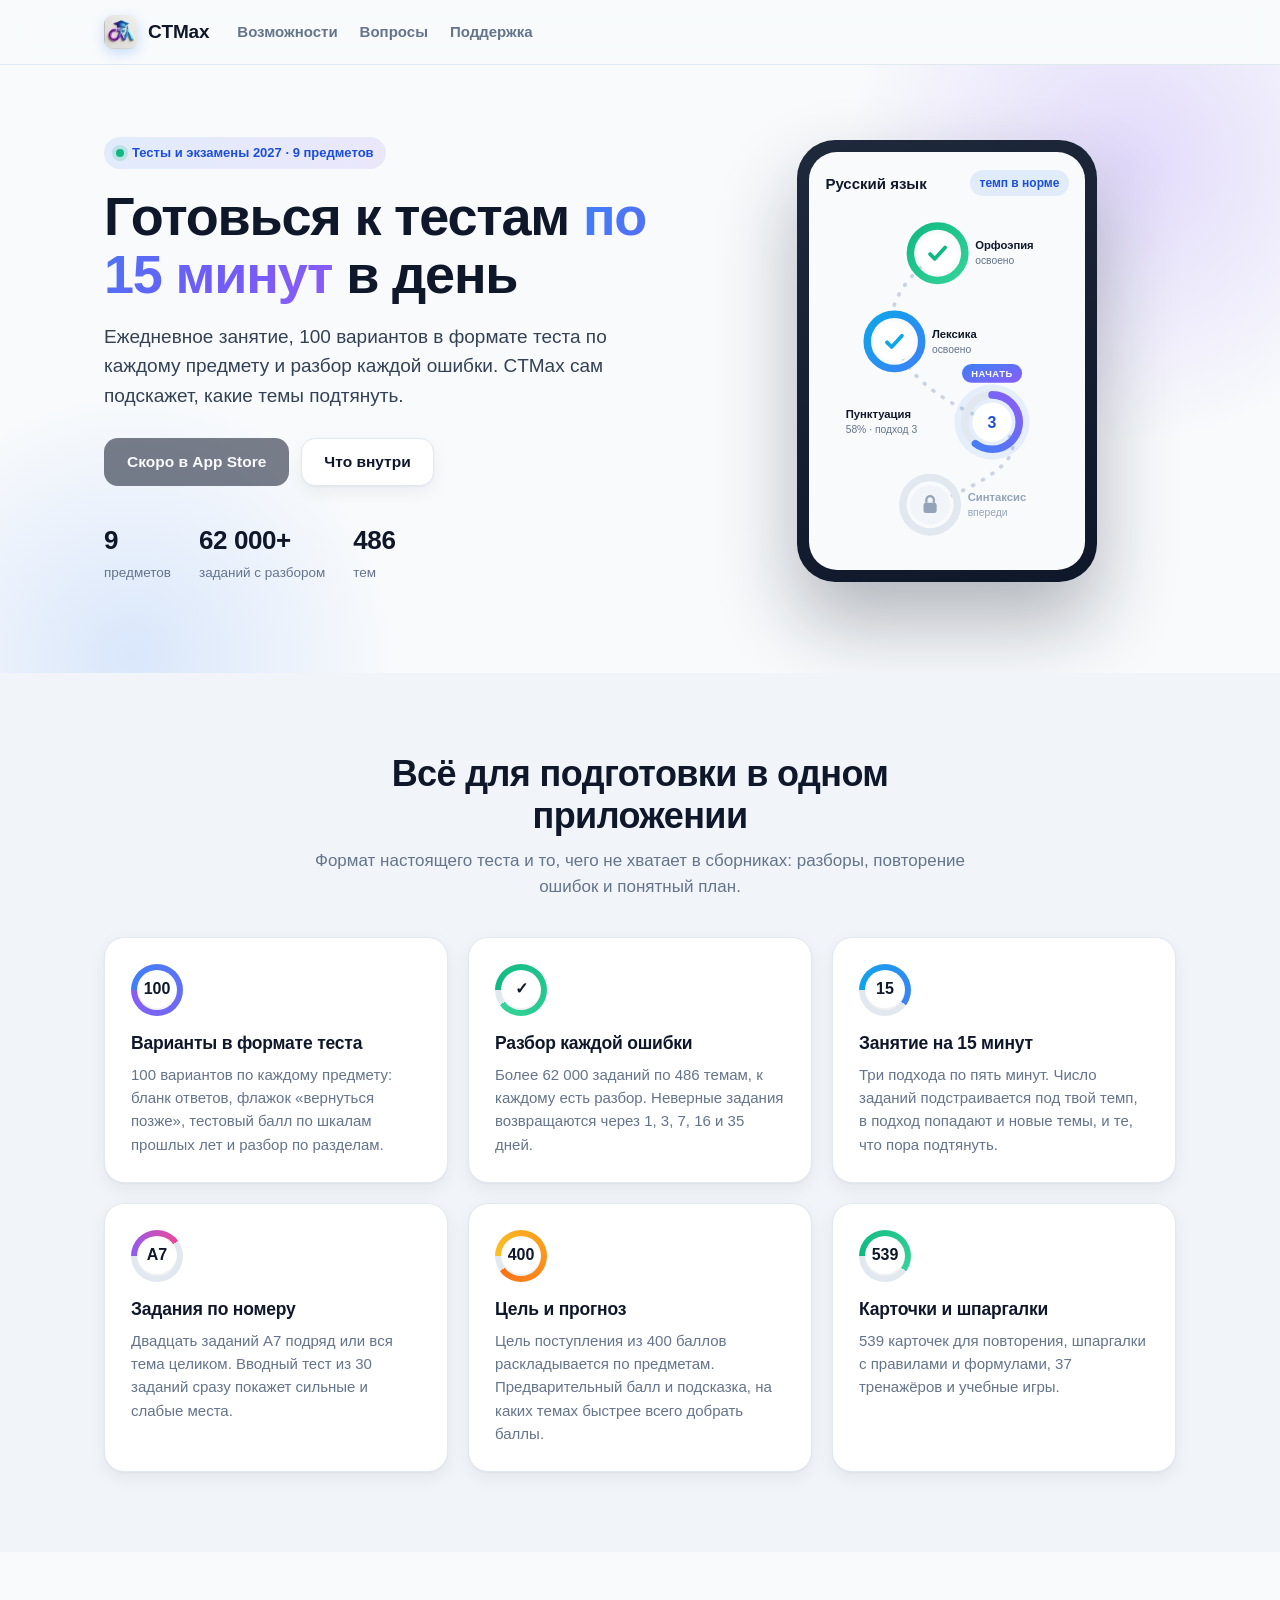
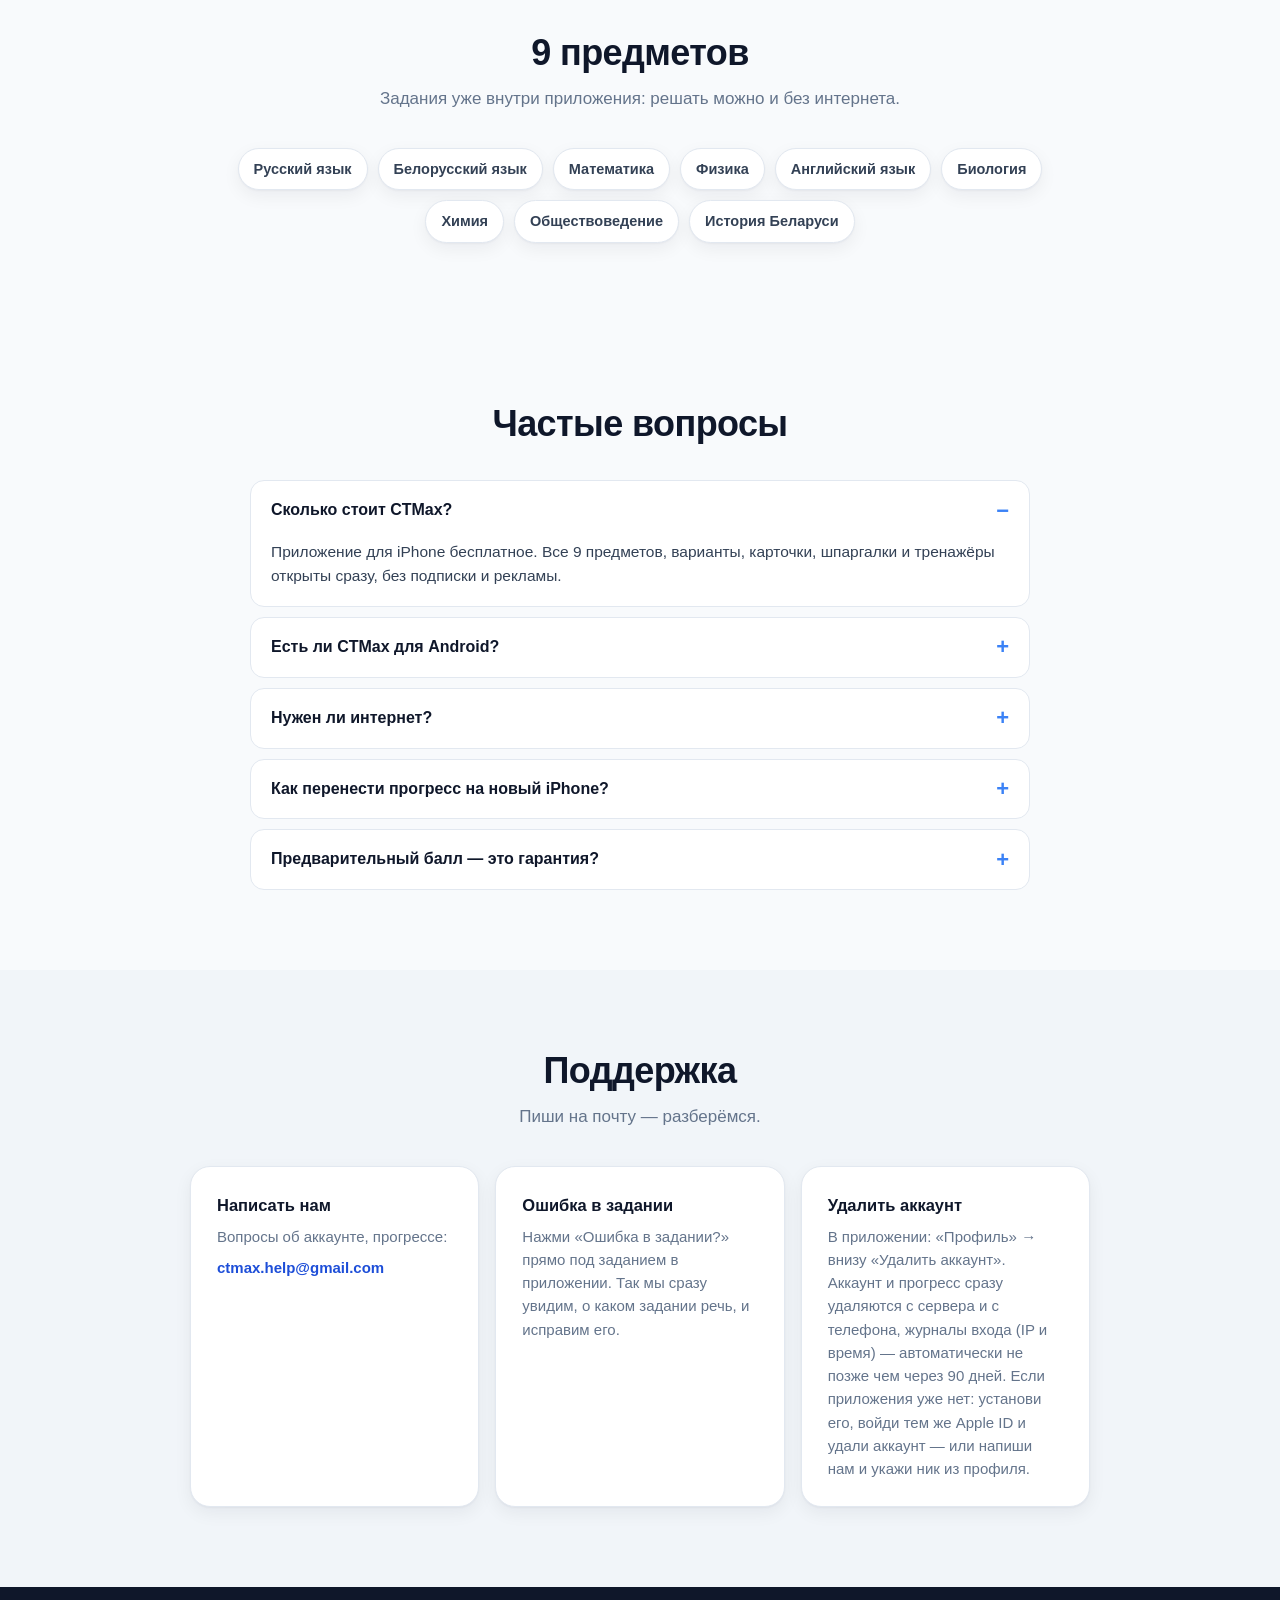
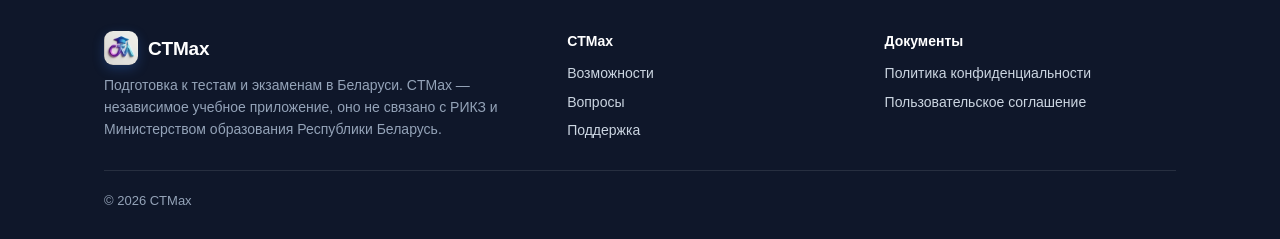
==== index.html @ 6e6d9a03 "Поддержка, Политика конфиденциальности и Пользовательское соглашение" ====
<!DOCTYPE html>
<html lang="ru">
<head>
<meta charset="utf-8">
<meta name="viewport" content="width=device-width, initial-scale=1, viewport-fit=cover">
<meta http-equiv="Content-Security-Policy" content="default-src &#x27;none&#x27;; script-src &#x27;self&#x27;; style-src &#x27;self&#x27;; img-src &#x27;self&#x27; data:; font-src &#x27;self&#x27;; connect-src &#x27;none&#x27;; form-action &#x27;self&#x27;; base-uri &#x27;none&#x27;; object-src &#x27;none&#x27;; manifest-src &#x27;self&#x27;; require-trusted-types-for &#x27;script&#x27;; upgrade-insecure-requests">
<meta name="referrer" content="strict-origin-when-cross-origin">
<title>CTMax — подготовка к тестам и экзаменам</title>
<meta name="description" content="CTMax — подготовка к тестам и экзаменам на iPhone: 9 предметов, более 62 000 заданий с разборами, 100 вариантов по каждому предмету и ежедневное занятие на 15 минут.">
<meta name="theme-color" content="#F8FAFC" media="(prefers-color-scheme: light)">
<meta name="theme-color" content="#0B0C18" media="(prefers-color-scheme: dark)">
<link rel="icon" type="image/png" href="./assets/icon.png">
<link rel="apple-touch-icon" href="./assets/icon.png">
<link rel="stylesheet" href="./assets/site.css?v=27aab60993">
</head>
<body>
<a class="sr" href="#main">К содержимому</a>
<header class="top">
  <div class="wrap">
    <a class="logo" href="./" aria-label="CTMax — на главную">
      <img src="./assets/icon.png" width="34" height="34" alt="">
      <span>CTMax</span>
    </a>
    <nav class="nav" aria-label="Разделы">
      <a href="./#features">Возможности</a>
      <a href="./#faq">Вопросы</a>
      <a href="./#support">Поддержка</a>
    </nav>
    <div class="top-acc">
    </div>
  </div>
</header>


<main id="main">

<!-- ============================ Первый экран ============================ -->
<section class="hero">
  <div class="wrap hero-grid">
    <div>
      <div class="pill"><i></i>Тесты и экзамены 2027 · 9 предметов</div>
      <h1>Готовься к тестам <span class="grad-text">по 15 минут</span> в день</h1>
      <p class="lead">Ежедневное занятие, 100 вариантов в формате теста по каждому предмету и разбор каждой ошибки. CTMax сам подскажет, какие темы подтянуть.</p>
      <div class="cta">

        <span class="btn btn-dark" aria-disabled="true">Скоро в App Store</span>

        <a class="btn btn-ghost" href="#features">Что внутри</a>
      </div>
      <div class="stats">
        <div><b>9</b><span>предметов</span></div>
        <div><b>62 000+</b><span>заданий с разбором</span></div>
        <div><b>486</b><span>тем</span></div>
      </div>
    </div>

    <div class="phone" aria-hidden="true">
      <div class="screen">
        <div class="bar"><b>Русский язык</b><span>темп в норме</span></div>
        <svg viewBox="0 0 260 360" xmlns="http://www.w3.org/2000/svg">
          <defs>
            <linearGradient id="gB" x1="0" y1="0" x2="1" y2="1"><stop offset="0" stop-color="#3B82F6"/><stop offset="1" stop-color="#8B5CF6"/></linearGradient>
            <linearGradient id="gG" x1="0" y1="0" x2="1" y2="1"><stop offset="0" stop-color="#10B981"/><stop offset="1" stop-color="#34D399"/></linearGradient>
            <linearGradient id="gS" x1="0" y1="0" x2="1" y2="1"><stop offset="0" stop-color="#0EA5E9"/><stop offset="1" stop-color="#3B82F6"/></linearGradient>
          </defs>
          <path d="M120 46 Q 58 92 74 140 Q 92 192 178 226 Q 244 262 112 314" fill="none" stroke="#CBD5E1" stroke-width="4" stroke-linecap="round" stroke-dasharray="1 11"/>

          <g transform="translate(120 46)">
            <circle r="29" fill="none" stroke="url(#gG)" stroke-width="8"/>
            <circle r="21" fill="#fff"/>
            <path d="M-8 1 l5 5 l11 -12" fill="none" stroke="#10B981" stroke-width="4" stroke-linecap="round" stroke-linejoin="round"/>
          </g>
          <text x="160" y="42" font-size="12" font-weight="700" fill="#0F172A" font-family="-apple-system,Segoe UI,Roboto,Arial">Орфоэпия</text>
          <text x="160" y="58" font-size="11" fill="#64748B" font-family="-apple-system,Segoe UI,Roboto,Arial">освоено</text>

          <g transform="translate(74 140)">
            <circle r="29" fill="none" stroke="url(#gS)" stroke-width="8"/>
            <circle r="21" fill="#fff"/>
            <path d="M-8 1 l5 5 l11 -12" fill="none" stroke="#0EA5E9" stroke-width="4" stroke-linecap="round" stroke-linejoin="round"/>
          </g>
          <text x="114" y="136" font-size="12" font-weight="700" fill="#0F172A" font-family="-apple-system,Segoe UI,Roboto,Arial">Лексика</text>
          <text x="114" y="152" font-size="11" fill="#64748B" font-family="-apple-system,Segoe UI,Roboto,Arial">освоено</text>

          <g transform="translate(178 226)">
            <circle r="40" fill="#3B82F6" opacity=".10"/>
            <circle r="29" fill="none" stroke="#E2E8F0" stroke-width="8"/>
            <circle r="29" fill="none" stroke="url(#gB)" stroke-width="8" stroke-linecap="round" stroke-dasharray="110 200" transform="rotate(-90)"/>
            <circle r="21" fill="#fff"/>
            <text y="6" text-anchor="middle" font-size="17" font-weight="800" fill="#1D4ED8" font-family="-apple-system,Segoe UI,Roboto,Arial">3</text>
            <rect x="-32" y="-62" width="64" height="20" rx="10" fill="url(#gB)"/>
            <text y="-48" text-anchor="middle" font-size="10" font-weight="800" fill="#fff" letter-spacing=".6" font-family="-apple-system,Segoe UI,Roboto,Arial">НАЧАТЬ</text>
          </g>
          <text x="22" y="222" font-size="12" font-weight="700" fill="#0F172A" font-family="-apple-system,Segoe UI,Roboto,Arial">Пунктуация</text>
          <text x="22" y="238" font-size="11" fill="#64748B" font-family="-apple-system,Segoe UI,Roboto,Arial">58% · подход 3</text>

          <g transform="translate(112 314)">
            <circle r="29" fill="none" stroke="#E2E8F0" stroke-width="8"/>
            <circle r="21" fill="#F1F5F9"/>
            <rect x="-7" y="-2" width="14" height="11" rx="2.5" fill="#94A3B8"/>
            <path d="M-4 -2 v-3 a4 4 0 0 1 8 0 v3" fill="none" stroke="#94A3B8" stroke-width="2.4"/>
          </g>
          <text x="152" y="310" font-size="12" font-weight="700" fill="#94A3B8" font-family="-apple-system,Segoe UI,Roboto,Arial">Синтаксис</text>
          <text x="152" y="326" font-size="11" fill="#94A3B8" font-family="-apple-system,Segoe UI,Roboto,Arial">впереди</text>
        </svg>
      </div>
    </div>
  </div>
</section>

<!-- ============================ Возможности ============================ -->
<section class="sec sec-alt" id="features">
  <div class="wrap">
    <div class="sec-head">
      <h2>Всё для подготовки в одном приложении</h2>
      <p>Формат настоящего теста и то, чего не хватает в сборниках: разборы, повторение ошибок и понятный план.</p>
    </div>
    <div class="grid3">
      <div class="card feature">
        <div class="ring p100"><b>100</b></div>
        <h3>Варианты в формате теста</h3>
        <p>100 вариантов по каждому предмету: бланк ответов, флажок «вернуться позже», тестовый балл по шкалам прошлых лет и разбор по разделам.</p>
      </div>
      <div class="card feature">
        <div class="ring t-green p90"><b>✓</b></div>
        <h3>Разбор каждой ошибки</h3>
        <p>Более 62 000 заданий по 486 темам, к каждому есть разбор. Неверные задания возвращаются через 1, 3, 7, 16 и 35 дней.</p>
      </div>
      <div class="card feature">
        <div class="ring t-sky p60"><b>15</b></div>
        <h3>Занятие на 15 минут</h3>
        <p>Три подхода по пять минут. Число заданий подстраивается под твой темп, в подход попадают и новые темы, и те, что пора подтянуть.</p>
      </div>
      <div class="card feature">
        <div class="ring t-violet p40"><b>А7</b></div>
        <h3>Задания по номеру</h3>
        <p>Двадцать заданий А7 подряд или вся тема целиком. Вводный тест из 30 заданий сразу покажет сильные и слабые места.</p>
      </div>
      <div class="card feature">
        <div class="ring t-gold p90"><b>400</b></div>
        <h3>Цель и прогноз</h3>
        <p>Цель поступления из 400 баллов раскладывается по предметам. Предварительный балл и подсказка, на каких темах быстрее всего добрать баллы.</p>
      </div>
      <div class="card feature">
        <div class="ring t-green p60"><b>539</b></div>
        <h3>Карточки и шпаргалки</h3>
        <p>539 карточек для повторения, шпаргалки с правилами и формулами, 37 тренажёров и учебные игры.</p>
      </div>
    </div>
  </div>
</section>

<section class="sec">
  <div class="wrap">
    <div class="sec-head">
      <h2>9 предметов</h2>
      <p>Задания уже внутри приложения: решать можно и без интернета.</p>
    </div>
    <div class="subjects">
      <span>Русский язык</span><span>Белорусский язык</span><span>Математика</span><span>Физика</span><span>Английский язык</span>
      <span>Биология</span><span>Химия</span><span>Обществоведение</span><span>История Беларуси</span>
    </div>
  </div>
</section>


<!-- ============================ Вопросы ============================ -->
<section class="sec" id="faq">
  <div class="wrap">
    <div class="sec-head">
      <h2>Частые вопросы</h2>
    </div>
    <div class="faq">

      <details open>
        <summary>Сколько стоит CTMax?</summary>

        <div class="a"><p>Приложение для iPhone бесплатное. Все 9 предметов, варианты, карточки, шпаргалки и тренажёры открыты сразу, без подписки и рекламы.</p></div>
      </details>
      <details>
        <summary>Есть ли CTMax для Android?</summary>
        <div class="a"><p>Пока нет: CTMax работает только на iPhone.</p></div>
      </details>
      <details>
        <summary>Нужен ли интернет?</summary>
        <div class="a"><p>Задания уже внутри приложения, решать можно и без интернета. Интернет нужен, чтобы войти в аккаунт и сохранить прогресс в облаке.</p></div>
      </details>
      <details>
        <summary>Как перенести прогресс на новый iPhone?</summary>
        <div class="a"><p>На старом телефоне войди через Apple («Профиль» → «Войти»), затем так же — на новом. Прогресс хранится в аккаунте и подтянется сам. Почту и имя мы не спрашиваем.</p></div>
      </details>
      <details>
        <summary>Предварительный балл — это гарантия?</summary>
        <div class="a"><p>Нет. Это оценка по твоим ответам в приложении, а не обещание результата на экзамене.</p></div>
      </details>
    </div>
  </div>
</section>

<!-- ============================ Поддержка ============================ -->
<section class="sec sec-alt" id="support">
  <div class="wrap">
    <div class="sec-head">
      <h2>Поддержка</h2>
      <p>Пиши на почту — разберёмся.</p>
    </div>
    <div class="support">
      <div class="card">
        <h3>Написать нам</h3>
        <p>Вопросы об аккаунте, прогрессе:</p>
        <p class="mt8"><a class="mail" href="mailto:ctmax.help@gmail.com">ctmax.help@gmail.com</a></p>
      </div>
      <div class="card">
        <h3>Ошибка в задании</h3>
        <p>Нажми «Ошибка в задании?» прямо под заданием в приложении. Так мы сразу увидим, о каком задании речь, и исправим его.</p>
      </div>
      <div class="card">
        <h3>Удалить аккаунт</h3>
        <p>В приложении: «Профиль» → внизу «Удалить аккаунт». Аккаунт и прогресс сразу удаляются с сервера и с телефона, журналы входа (IP и время) — автоматически не позже чем через 90 дней. Если приложения уже нет: установи его, войди тем же Apple ID и удали аккаунт — или напиши нам и укажи ник из профиля.</p>
      </div>
    </div>
  </div>
</section>

</main>

<footer class="foot">
  <div class="wrap">
    <div class="foot-grid">
      <div>
        <div class="logo"><img src="./assets/icon.png" width="30" height="30" alt=""><span>CTMax</span></div>
        <p>Подготовка к тестам и экзаменам в Беларуси. CTMax — независимое учебное приложение, оно не связано с РИКЗ и Министерством образования Республики Беларусь.</p>
      </div>
      <div>
        <h4>CTMax</h4>
        <ul>
          <li><a href="./#features">Возможности</a></li>
          <li><a href="./#faq">Вопросы</a></li>
          <li><a href="./#support">Поддержка</a></li>
        </ul>
      </div>
      <div>
        <h4>Документы</h4>
        <ul>
          <li><a href="./privacy/">Политика конфиденциальности</a></li>
          <li><a href="./terms/">Пользовательское соглашение</a></li>
        </ul>
      </div>
    </div>
    <div class="foot-bottom">
      <span>© 2026 CTMax</span>
    </div>
  </div>
</footer>

<script src="./config.js?v=27aab60993"></script>
<script type="module" src="./assets/home.js?v=27aab60993"></script>
</body>
</html>
---- assets/site.css ----
/* ============================================================
   CTMax — стили сайта.
   Палитра повторяет приложение (AppColors): синий → фиолетовый,
   slate-нейтрали, кольца прогресса. Inline-стилей на страницах нет:
   CSP разрешает стили только из этого файла.
   ============================================================ */

:root{
  --blue:#3B82F6;
  --blue-ink:#1D4ED8;
  --purple:#8B5CF6;
  --deep-purple:#7C3AED;
  --green:#10B981;
  --green-ink:#047857;
  --amber:#F59E0B;
  --orange:#F97316;
  --red:#EF4444;
  --red-ink:#B91C1C;

  --bg:#F8FAFC;
  --surface:#FFFFFF;
  --surface-2:#F1F5F9;
  --line:#E2E8F0;
  --line-strong:#CBD5E1;
  --text:#0F172A;
  --text-2:#334155;
  --muted:#64748B;
  --faint:#94A3B8;

  --grad:linear-gradient(120deg,#3B82F6 0%,#6D5DF6 55%,#8B5CF6 100%);
  --grad-soft:linear-gradient(120deg,rgba(59,130,246,.12),rgba(139,92,246,.12));
  --grad-gold:linear-gradient(120deg,#FBBF24,#F97316);

  --r-sm:10px;
  --r-md:14px;
  --r-lg:20px;
  --r-xl:28px;

  --shadow:0 1px 2px rgba(15,23,42,.04),0 6px 18px rgba(15,23,42,.06);
  --shadow-lift:0 14px 36px rgba(15,23,42,.12);
  --shadow-glow:0 12px 28px rgba(79,70,229,.28);

  --focus:0 0 0 4px rgba(59,130,246,.22);
  color-scheme:light;
}

@media (prefers-color-scheme:dark){
  :root{
    --bg:#0B0C18;
    --surface:#141527;
    --surface-2:#1C1E33;
    --line:#272A44;
    --line-strong:#363A5C;
    --text:#F1F5F9;
    --text-2:#CBD5E1;
    --muted:#94A3B8;
    --faint:#64748B;
    --blue-ink:#93C5FD;
    --green-ink:#6EE7B7;
    --red-ink:#FCA5A5;
    --grad-soft:linear-gradient(120deg,rgba(59,130,246,.18),rgba(139,92,246,.18));
    --shadow:0 1px 2px rgba(0,0,0,.3),0 8px 22px rgba(0,0,0,.28);
    --shadow-lift:0 16px 40px rgba(0,0,0,.45);
    color-scheme:dark;
  }
}

*,*::before,*::after{box-sizing:border-box}
*{margin:0;padding:0}
html{-webkit-text-size-adjust:100%;scroll-behavior:smooth}
@media (prefers-reduced-motion:reduce){html{scroll-behavior:auto}*{transition:none!important;animation:none!important}}
body{
  font-family:-apple-system,BlinkMacSystemFont,"SF Pro Text","Segoe UI",Roboto,"Helvetica Neue",Arial,sans-serif;
  background:var(--bg);
  color:var(--text);
  line-height:1.55;
  font-size:16px;
  -webkit-font-smoothing:antialiased;
  min-height:100vh;
  display:flex;
  flex-direction:column;
}
main{flex:1}
img,svg{display:block;max-width:100%}
a{color:var(--blue-ink);text-decoration:none}
a:hover{text-decoration:underline}
button,input{font:inherit;color:inherit}
:focus-visible{outline:none;box-shadow:var(--focus);border-radius:8px}
[hidden]{display:none!important}

.wrap{max-width:1120px;margin:0 auto;padding:0 16px}
@media (min-width:640px){.wrap{padding:0 24px}}
.sr{position:absolute;width:1px;height:1px;overflow:hidden;clip:rect(0 0 0 0);white-space:nowrap}

/* ============================ Кнопки ============================ */
.btn{
  display:inline-flex;align-items:center;justify-content:center;gap:8px;
  min-height:48px;padding:12px 22px;border-radius:var(--r-md);
  border:1.5px solid transparent;cursor:pointer;
  font-weight:700;font-size:15.5px;line-height:1.2;text-align:center;
  transition:transform .15s ease,box-shadow .15s ease,background .15s ease,border-color .15s ease,opacity .15s ease;
  text-decoration:none!important;
}
.btn:active{transform:scale(.98)}
.btn:disabled,.btn[aria-disabled="true"]{opacity:.55;cursor:not-allowed;transform:none}
.btn-primary{background:var(--grad);color:#fff;box-shadow:var(--shadow-glow)}
.btn-primary:hover{box-shadow:0 16px 34px rgba(79,70,229,.36)}
.btn-ghost{background:var(--surface);color:var(--text);border-color:var(--line);box-shadow:var(--shadow)}
.btn-ghost:hover{border-color:var(--line-strong)}
.btn-dark{background:#0F172A;color:#fff}
@media (prefers-color-scheme:dark){.btn-dark{background:#fff;color:#0F172A}}
.btn-link{background:none;border:none;min-height:auto;padding:4px 2px;color:var(--blue-ink);font-weight:600;font-size:14.5px;box-shadow:none}
.btn-link:hover{text-decoration:underline}
.btn-danger-link{color:var(--red-ink)}
.btn-block{width:100%}
.btn-sm{min-height:40px;padding:8px 16px;font-size:14.5px;border-radius:12px}
.btn .spin{width:18px;height:18px;border-radius:50%;border:2.5px solid rgba(255,255,255,.45);border-top-color:#fff;animation:spin .8s linear infinite}
@keyframes spin{to{transform:rotate(360deg)}}

/* ============================ Шапка ============================ */
.top{
  position:sticky;top:0;z-index:50;
  background:color-mix(in srgb,var(--bg) 82%,transparent);
  -webkit-backdrop-filter:saturate(1.6) blur(14px);
  backdrop-filter:saturate(1.6) blur(14px);
  border-bottom:1px solid var(--line);
}
.top .wrap{display:flex;align-items:center;gap:16px;height:64px}
.logo{display:flex;align-items:center;gap:10px;font-weight:800;font-size:19px;color:var(--text);letter-spacing:-.2px}
.logo:hover{text-decoration:none}
.logo img{width:34px;height:34px;border-radius:9px;box-shadow:0 4px 12px rgba(59,130,246,.25)}
.nav{display:none;gap:22px;margin-left:12px;font-size:15px}
.nav a{color:var(--muted);font-weight:600}
.nav a:hover{color:var(--text);text-decoration:none}
@media (min-width:860px){.nav{display:flex}}
.top-acc{margin-left:auto;display:flex;align-items:center;gap:10px}
.acc-chip{
  display:inline-flex;align-items:center;gap:8px;max-width:220px;
  padding:5px 14px 5px 5px;border-radius:999px;
  background:var(--surface);border:1.5px solid var(--line);color:var(--text);
  font-weight:600;font-size:14px;box-shadow:var(--shadow);
}
.acc-chip:hover{text-decoration:none;border-color:var(--line-strong)}
.acc-chip .av{
  width:30px;height:30px;border-radius:50%;flex:none;display:grid;place-items:center;
  background:var(--grad);color:#fff;font-weight:800;font-size:13px;
}
.acc-chip .nm{overflow:hidden;text-overflow:ellipsis;white-space:nowrap}

/* ============================ Герой ============================ */
.hero{position:relative;overflow:hidden;padding:48px 0 56px}
.hero::before{
  content:"";position:absolute;inset:-30% -10% auto auto;width:560px;height:560px;border-radius:50%;
  background:radial-gradient(closest-side,rgba(139,92,246,.20),transparent);pointer-events:none;
}
.hero::after{
  content:"";position:absolute;inset:auto auto -40% -10%;width:520px;height:520px;border-radius:50%;
  background:radial-gradient(closest-side,rgba(59,130,246,.16),transparent);pointer-events:none;
}
.hero-grid{position:relative;z-index:1;display:grid;gap:40px;align-items:center}
@media (min-width:900px){.hero{padding:72px 0 88px}.hero-grid{grid-template-columns:1.1fr .9fr;gap:56px}}
.pill{
  display:inline-flex;align-items:center;gap:8px;padding:6px 12px;border-radius:999px;
  background:var(--grad-soft);color:var(--blue-ink);font-weight:700;font-size:13px;margin-bottom:18px;
}
.pill i{width:8px;height:8px;border-radius:50%;background:var(--green);box-shadow:0 0 0 4px rgba(16,185,129,.18)}
.hero h1{font-size:clamp(32px,6.4vw,54px);line-height:1.08;letter-spacing:-1.2px;font-weight:800;margin-bottom:18px}
.grad-text{background:var(--grad);-webkit-background-clip:text;background-clip:text;color:transparent}
.lead{font-size:clamp(16.5px,2.2vw,19px);color:var(--text-2);max-width:560px;margin-bottom:28px}
.cta{display:flex;flex-wrap:wrap;gap:12px}
.stats{display:flex;flex-wrap:wrap;gap:28px;margin-top:34px}
.stats b{display:block;font-size:26px;font-weight:800;letter-spacing:-.4px}
.stats span{font-size:13.5px;color:var(--muted)}

/* Телефон с картой колец */
.phone{
  width:min(300px,100%);margin:0 auto;border-radius:38px;padding:12px;
  background:linear-gradient(160deg,#1E293B,#0F172A);box-shadow:0 40px 80px rgba(15,23,42,.30);
}
.screen{border-radius:28px;background:#F8FAFC;padding:18px 16px 22px;overflow:hidden}
.screen .bar{display:flex;justify-content:space-between;align-items:center;margin-bottom:14px}
.screen .bar b{font-size:15px;color:#0F172A}
.screen .bar span{font-size:12px;font-weight:700;color:#1D4ED8;background:rgba(59,130,246,.12);padding:4px 10px;border-radius:999px}
.screen svg{width:100%;height:auto}

/* ============================ Секции ============================ */
.sec{padding:56px 0}
@media (min-width:900px){.sec{padding:80px 0}}
.sec-alt{background:var(--surface-2)}
.sec-head{max-width:680px;margin:0 auto 36px;text-align:center}
.sec-head h2{font-size:clamp(26px,4.4vw,36px);line-height:1.15;letter-spacing:-.6px;font-weight:800;margin-bottom:12px}
.sec-head p{color:var(--muted);font-size:17px}

.card{background:var(--surface);border:1px solid var(--line);border-radius:var(--r-lg);box-shadow:var(--shadow);padding:22px}
@media (min-width:640px){.card{padding:26px}}

.grid3{display:grid;gap:16px}
@media (min-width:640px){.grid3{grid-template-columns:repeat(2,1fr)}}
@media (min-width:960px){.grid3{grid-template-columns:repeat(3,1fr);gap:20px}}

.feature h3{font-size:17.5px;margin:14px 0 6px;letter-spacing:-.2px}
.feature p{color:var(--muted);font-size:15px}

/* Кольцо-значок, как узлы карты в приложении */
.ring{
  --c1:#3B82F6;--c2:#8B5CF6;--p:75;
  width:52px;height:52px;border-radius:50%;display:grid;place-items:center;
  background:conic-gradient(from -90deg,var(--c1),var(--c2) calc(var(--p)*1%),var(--line) 0);
}
.ring::before{content:"";grid-area:1/1;width:40px;height:40px;border-radius:50%;background:var(--surface);box-shadow:inset 0 -2px 0 rgba(15,23,42,.06)}
.ring b{grid-area:1/1;position:relative;font-size:16px;font-weight:800;color:var(--text)}
.ring.t-green{--c1:#10B981;--c2:#34D399}
.ring.t-gold{--c1:#FBBF24;--c2:#F97316}
.ring.t-sky{--c1:#0EA5E9;--c2:#3B82F6}
.ring.t-violet{--c1:#8B5CF6;--c2:#EC4899}
.ring.p0{--p:0}.ring.p40{--p:40}.ring.p60{--p:60}.ring.p90{--p:90}.ring.p100{--p:100}

.subjects{display:flex;flex-wrap:wrap;justify-content:center;gap:10px;max-width:820px;margin:0 auto}
.subjects span{
  padding:9px 15px;border-radius:999px;background:var(--surface);border:1px solid var(--line);
  font-weight:600;font-size:14.5px;color:var(--text-2);box-shadow:var(--shadow);
}

/* Шаги «как купить» */
.steps{counter-reset:s;display:grid;gap:14px;max-width:760px;margin:0 auto;list-style:none}
.steps li{counter-increment:s;position:relative;padding:18px 18px 18px 64px;background:var(--surface);border:1px solid var(--line);border-radius:var(--r-md)}
.steps li::before{
  content:counter(s);position:absolute;left:18px;top:16px;width:32px;height:32px;border-radius:50%;
  display:grid;place-items:center;background:var(--grad);color:#fff;font-weight:800;font-size:14px;
}
.steps b{display:block;margin-bottom:2px}
.steps span{color:var(--muted);font-size:15px}

/* Тарифы */
.plans{display:grid;gap:16px;max-width:760px;margin:0 auto}
@media (min-width:700px){.plans{grid-template-columns:1fr 1fr}}
.plan{position:relative}
.plan h3{font-size:19px;margin-bottom:4px}
.plan .price{display:flex;align-items:baseline;gap:6px;margin:10px 0 2px}
.plan .price b{font-size:40px;letter-spacing:-1px}
.plan .price span{color:var(--muted);font-weight:700}
.plan .plan-note{color:var(--muted);font-size:14px;min-height:21px}
.plan.best{border-color:transparent;background:linear-gradient(var(--surface),var(--surface)) padding-box,var(--grad) border-box;border:2px solid transparent}
.plan .tag{position:absolute;top:-12px;right:18px;background:var(--grad-gold);color:#fff;font-size:12px;font-weight:800;padding:4px 11px;border-radius:999px}
.plans-loading{text-align:center;color:var(--muted)}
.ticks{list-style:none;display:grid;gap:8px;max-width:620px;margin:0 auto 28px}
.ticks li{display:flex;gap:10px;align-items:flex-start;color:var(--text-2)}
.ticks li::before{content:"";flex:none;width:20px;height:20px;margin-top:2px;border-radius:50%;background:var(--green) url("data:image/svg+xml,%3Csvg xmlns='http://www.w3.org/2000/svg' viewBox='0 0 20 20'%3E%3Cpath d='M5.5 10.5l3 3 6-7' fill='none' stroke='white' stroke-width='2.2' stroke-linecap='round' stroke-linejoin='round'/%3E%3C/svg%3E") center/20px no-repeat}

/* Пометки */
.note{
  display:flex;gap:12px;align-items:flex-start;padding:14px 16px;border-radius:var(--r-md);
  background:rgba(59,130,246,.08);border:1px solid rgba(59,130,246,.22);color:var(--text-2);font-size:14.5px;
}
.note.ok{background:rgba(16,185,129,.09);border-color:rgba(16,185,129,.30)}
.note.warn{background:rgba(245,158,11,.10);border-color:rgba(245,158,11,.34)}
.note.err{background:rgba(239,68,68,.08);border-color:rgba(239,68,68,.30)}
.note b{color:var(--text)}
.note .ic{flex:none;width:22px;height:22px;border-radius:50%;display:grid;place-items:center;font-weight:800;font-size:13px;color:#fff;background:var(--blue)}
.note.ok .ic{background:var(--green)}
.note.warn .ic{background:var(--amber)}
.note.err .ic{background:var(--red)}

/* ============================ Вопросы ============================ */
.faq{max-width:780px;margin:0 auto;display:grid;gap:10px}
.faq details{background:var(--surface);border:1px solid var(--line);border-radius:var(--r-md)}
.faq summary{cursor:pointer;list-style:none;padding:17px 20px;font-weight:700;display:flex;justify-content:space-between;gap:14px;align-items:center}
.faq summary::-webkit-details-marker{display:none}
.faq summary::after{content:"+";flex:none;font-size:22px;line-height:1;color:var(--blue);font-weight:600}
.faq details[open] summary::after{content:"−"}
.faq .a{padding:0 20px 18px;color:var(--text-2);font-size:15.5px}
.faq .a p+p{margin-top:8px}

/* Поддержка */
.support{display:grid;gap:16px;max-width:900px;margin:0 auto}
@media (min-width:760px){.support{grid-template-columns:repeat(3,1fr)}}
.support h3{font-size:16.5px;margin-bottom:6px}
.support p{color:var(--muted);font-size:15px}
.mail{font-weight:700;word-break:break-all}

/* ============================ Подвал ============================ */
.foot{background:#0F172A;color:#94A3B8;padding:44px 0 28px;font-size:14px;margin-top:auto}
.foot a{color:#CBD5E1}
.foot a:hover{color:#fff}
.foot-grid{display:grid;gap:26px;margin-bottom:28px}
@media (min-width:760px){.foot-grid{grid-template-columns:1.5fr 1fr 1fr}}
.foot h4{color:#fff;font-size:14px;margin-bottom:10px}
.foot ul{list-style:none;display:grid;gap:7px}
.foot .logo{color:#fff;margin-bottom:10px}
.foot .seller{margin-top:12px;line-height:1.6}
.foot-bottom{border-top:1px solid rgba(255,255,255,.1);padding-top:20px;display:flex;flex-wrap:wrap;justify-content:space-between;gap:12px;font-size:13px}
.pay-marks{display:flex;flex-wrap:wrap;gap:8px}
.pay-marks span{border:1px solid rgba(255,255,255,.18);border-radius:7px;padding:4px 9px;font-weight:700;font-size:12px;color:#E2E8F0}

/* ============================ Аккаунт ============================ */
.acc-main{padding:32px 0 64px}
@media (min-width:900px){.acc-main{padding:48px 0 80px}}
.acc-narrow{max-width:440px;margin:0 auto}
.acc-wide{max-width:860px;margin:0 auto;display:grid;gap:18px}
.acc-title{font-size:clamp(26px,5vw,32px);letter-spacing:-.5px;line-height:1.15;margin-bottom:8px}
.acc-sub{color:var(--muted);margin-bottom:22px}

.tabs{display:flex;background:var(--surface-2);border:1px solid var(--line);padding:4px;border-radius:999px;margin-bottom:22px}
.tabs button{flex:1;min-height:42px;border:none;background:none;border-radius:999px;cursor:pointer;font-weight:700;color:var(--muted)}
.tabs button[aria-selected="true"]{background:var(--surface);color:var(--text);box-shadow:var(--shadow)}

.field{margin-bottom:16px}
.field label{display:block;font-size:14px;font-weight:700;color:var(--text-2);margin-bottom:7px}
.input{
  width:100%;min-height:50px;padding:12px 14px;border-radius:var(--r-md);
  border:1.5px solid var(--line);background:var(--surface);font-size:16px;
  transition:border-color .15s ease,box-shadow .15s ease;
}
.input:focus{outline:none;border-color:var(--blue);box-shadow:var(--focus)}
.input[aria-invalid="true"]{border-color:var(--red)}
.input.code{font-size:26px;letter-spacing:10px;text-align:center;font-weight:800;font-variant-numeric:tabular-nums}
.hint{font-size:13px;color:var(--muted);margin-top:6px}
.form-err{color:var(--red-ink);font-size:14.5px;margin:-4px 0 14px;font-weight:600}
.form-ok{color:var(--green-ink);font-size:14.5px;margin:-4px 0 14px;font-weight:600}
.row-between{display:flex;justify-content:space-between;align-items:center;gap:12px;flex-wrap:wrap}
.or{display:flex;align-items:center;gap:12px;color:var(--faint);font-size:13px;margin:18px 0}
.or::before,.or::after{content:"";flex:1;height:1px;background:var(--line)}
.btn-apple{background:#000;color:#fff;width:100%}
@media (prefers-color-scheme:dark){.btn-apple{background:#fff;color:#000}}
.btn-apple svg{width:18px;height:18px;fill:currentColor}
.small{font-size:13.5px;color:var(--muted)}
.check{display:flex;gap:10px;align-items:flex-start;font-size:13.5px;color:var(--text-2);margin:4px 0 16px;cursor:pointer}
.check input{flex:none;width:18px;height:18px;margin-top:2px;accent-color:var(--blue)}
.acc-narrow > .note{margin-bottom:18px}
.center{text-align:center}
.mt8{margin-top:8px}.mt12{margin-top:12px}.mt16{margin-top:16px}.mt24{margin-top:24px}

.who{display:flex;align-items:center;gap:14px}
.who .av{width:52px;height:52px;border-radius:50%;flex:none;display:grid;place-items:center;background:var(--grad);color:#fff;font-weight:800;font-size:20px}
.who b{display:block;font-size:18px;line-height:1.25}
.who span{color:var(--muted);font-size:14.5px;word-break:break-all}

.status{display:flex;gap:16px;align-items:center}
.status .ring{width:64px;height:64px;flex:none}
.status .ring::before{width:50px;height:50px}
.status h3{font-size:18px}
.status p{color:var(--muted);font-size:15px}

.choose{display:grid;gap:12px;margin:16px 0}
@media (min-width:600px){.choose{grid-template-columns:1fr 1fr}}
.opt{
  position:relative;display:block;cursor:pointer;padding:16px 16px 16px 50px;border-radius:var(--r-md);
  border:2px solid var(--line);background:var(--surface);transition:border-color .15s ease,background .15s ease;
}
.opt:hover{border-color:var(--line-strong)}
.opt input{position:absolute;opacity:0;pointer-events:none}
.opt::before{content:"";position:absolute;left:16px;top:18px;width:20px;height:20px;border-radius:50%;border:2px solid var(--line-strong);background:var(--surface)}
.opt.on{border-color:var(--blue);background:rgba(59,130,246,.06)}
.opt.on::before{border:6px solid var(--blue)}
.opt:focus-within{box-shadow:var(--focus)}
.opt b{display:block;font-size:16px}
.opt .sum{font-size:22px;font-weight:800;letter-spacing:-.4px;margin-top:4px}
.opt .per{font-size:13.5px;color:var(--muted)}
.opt .save{position:absolute;top:-11px;right:12px;background:var(--grad-gold);color:#fff;font-size:11.5px;font-weight:800;padding:3px 9px;border-radius:999px}

.orders{list-style:none;display:grid;gap:0}
.orders li{display:grid;grid-template-columns:1fr auto;gap:2px 12px;padding:12px 0;border-top:1px solid var(--line)}
.orders li:first-child{border-top:none}
.orders .t{font-weight:700}
.orders .d{color:var(--muted);font-size:13.5px}
.orders .s{grid-row:span 2;align-self:center;font-size:12.5px;font-weight:800;padding:4px 10px;border-radius:999px;background:var(--surface-2);color:var(--muted)}
.orders .s.paid{background:rgba(16,185,129,.14);color:var(--green-ink)}
.orders .s.refunded{background:rgba(245,158,11,.16);color:#B45309}

.secure{display:flex;gap:10px;align-items:flex-start;color:var(--muted);font-size:13.5px;margin-top:12px}
.secure svg{flex:none;width:18px;height:18px;margin-top:1px;fill:none;stroke:var(--green);stroke-width:2;stroke-linecap:round;stroke-linejoin:round}

.loading{display:grid;place-items:center;min-height:240px;color:var(--muted)}
.loading .spin{width:28px;height:28px;border-radius:50%;border:3px solid var(--line);border-top-color:var(--blue);animation:spin .8s linear infinite;margin:0 auto 12px}

/* ============================ Документы ============================ */
.doc{max-width:780px;margin:0 auto;padding:36px 0 64px}
.doc h1{font-size:clamp(26px,5vw,34px);letter-spacing:-.5px;line-height:1.15;margin-bottom:14px}
.doc h2{font-size:21px;margin:32px 0 10px;letter-spacing:-.2px}
.doc h3{font-size:17px;margin:22px 0 8px}
.doc p,.doc li{color:var(--text-2);font-size:16px}
.doc p{margin:10px 0}
.doc ul,.doc ol{padding-left:22px;margin:10px 0;display:grid;gap:6px}
.doc strong{color:var(--text)}
.doc .back{display:inline-block;margin-bottom:18px;font-weight:600}
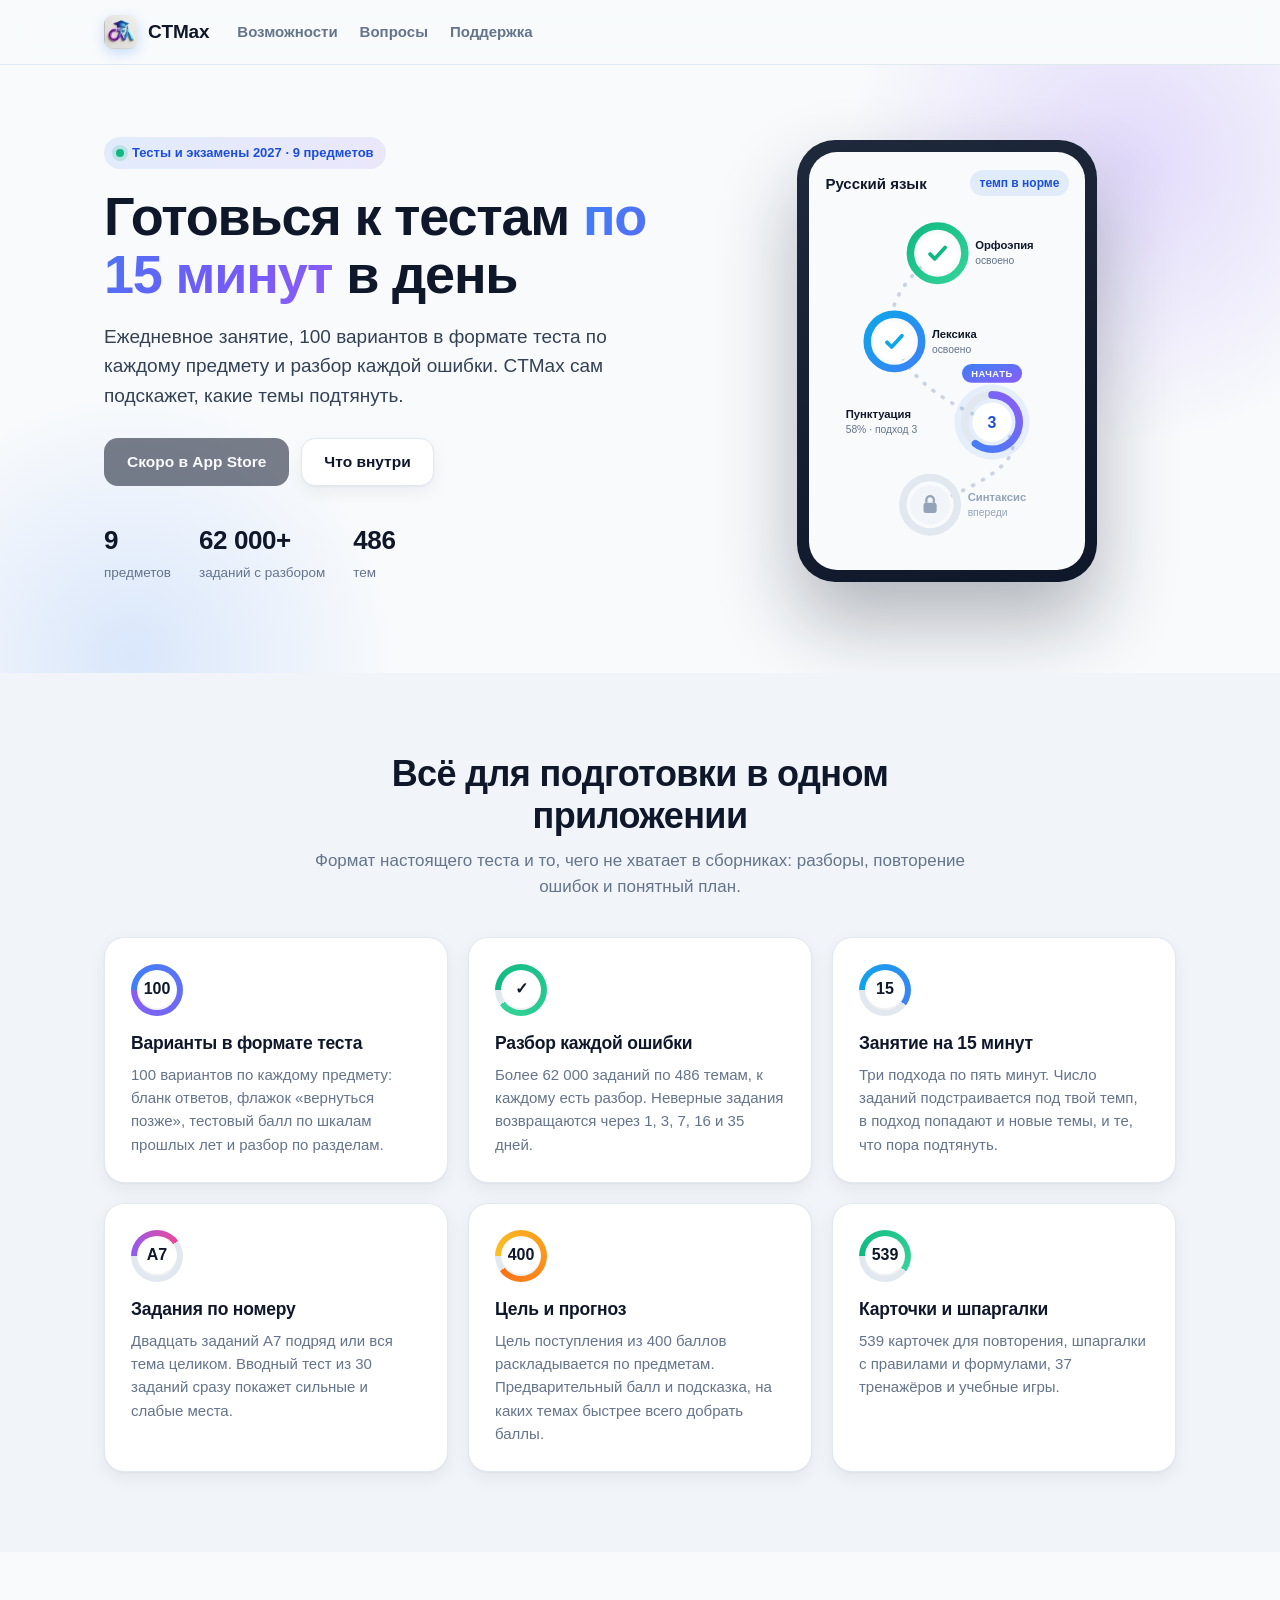
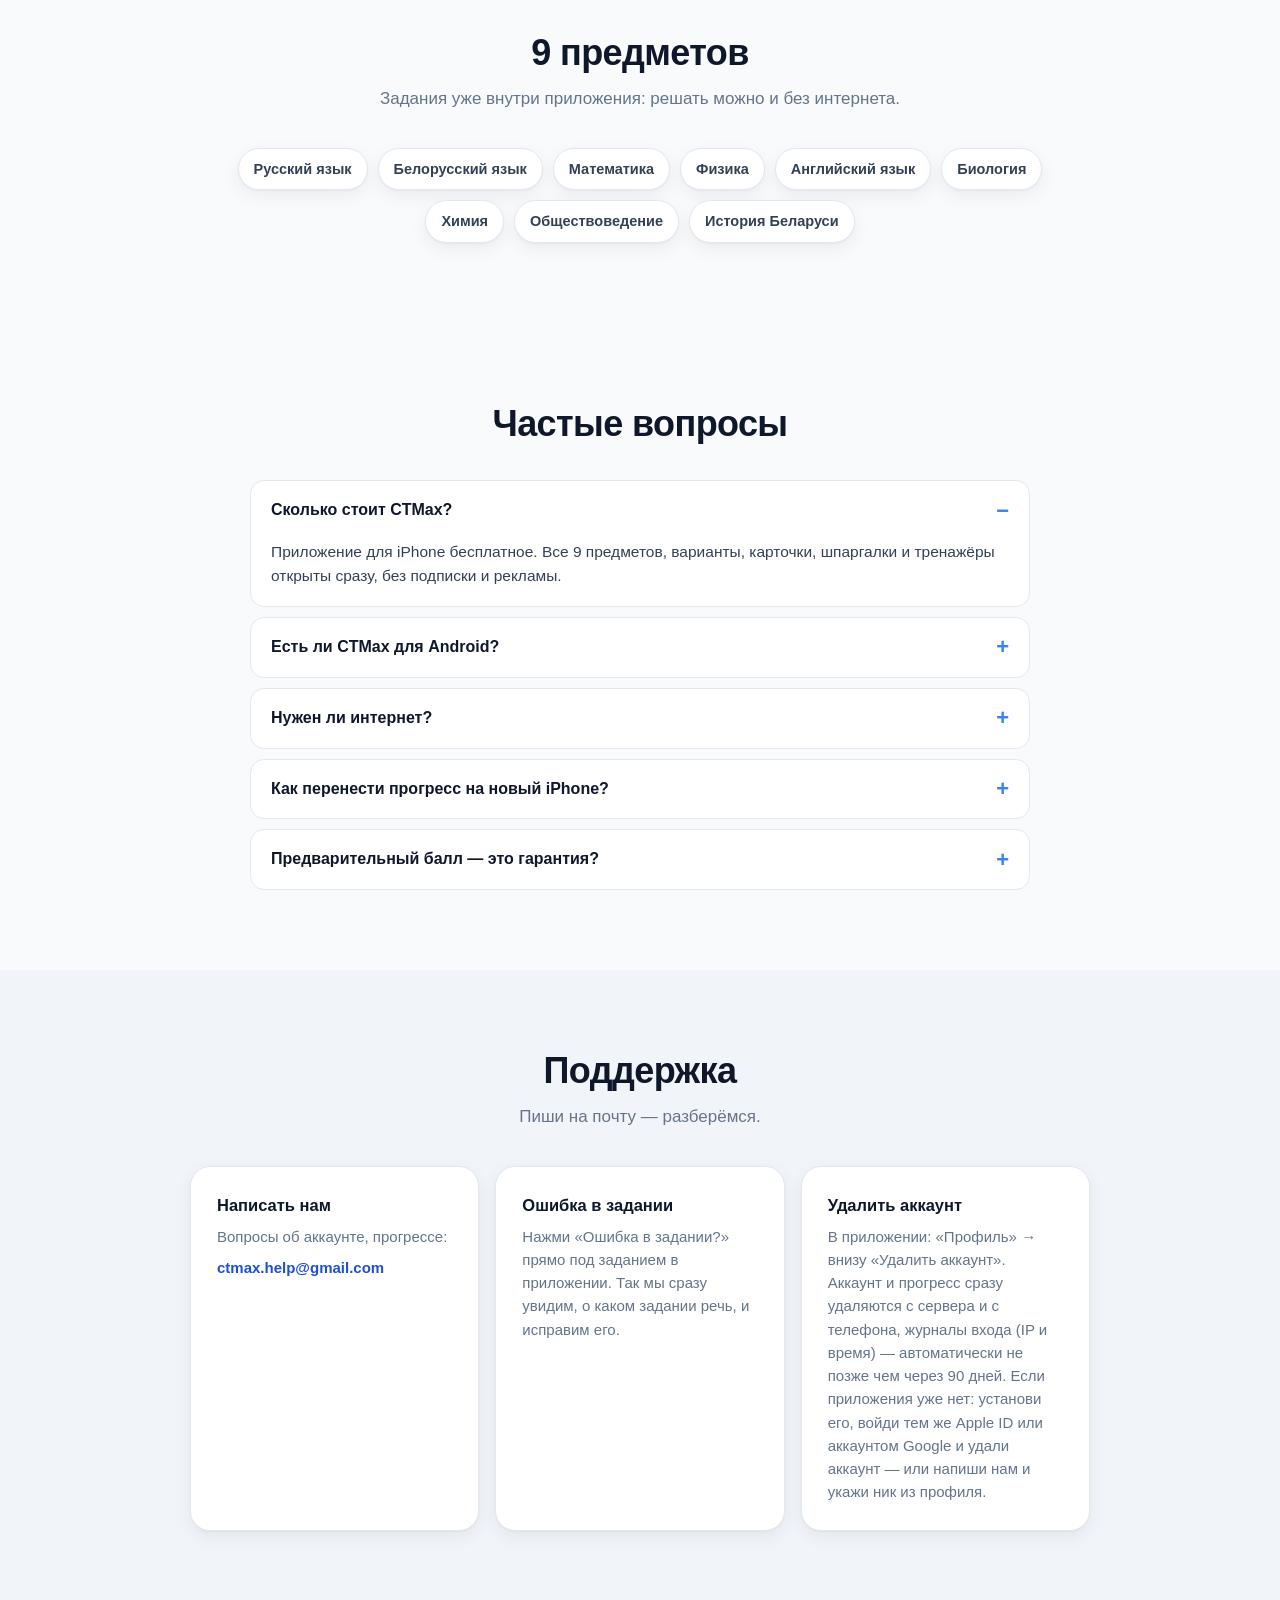
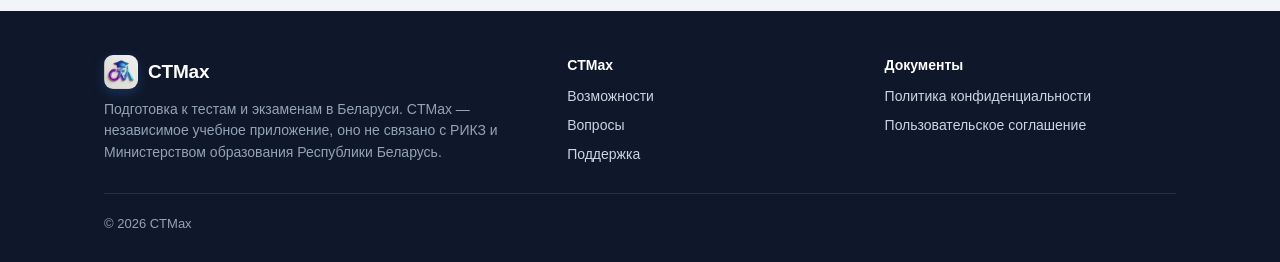
==== commit 443b962b: "Вход через Google" ====
--- a/index.html
+++ b/index.html
@@ -11,7 +11,7 @@
 <meta name="theme-color" content="#0B0C18" media="(prefers-color-scheme: dark)">
 <link rel="icon" type="image/png" href="./assets/icon.png">
 <link rel="apple-touch-icon" href="./assets/icon.png">
-<link rel="stylesheet" href="./assets/site.css?v=27aab60993">
+<link rel="stylesheet" href="./assets/site.css?v=88f2575280">
 </head>
 <body>
 <a class="sr" href="#main">К содержимому</a>
@@ -186,7 +186,7 @@
       </details>
       <details>
         <summary>Как перенести прогресс на новый iPhone?</summary>
-        <div class="a"><p>На старом телефоне войди через Apple («Профиль» → «Войти»), затем так же — на новом. Прогресс хранится в аккаунте и подтянется сам. Почту и имя мы не спрашиваем.</p></div>
+        <div class="a"><p>На старом телефоне войди через Apple или Google («Профиль» → «Войти»), затем так же — на новом. Прогресс хранится в аккаунте и подтянется сам. Почту и имя мы не спрашиваем.</p></div>
       </details>
       <details>
         <summary>Предварительный балл — это гарантия?</summary>
@@ -215,7 +215,7 @@
       </div>
       <div class="card">
         <h3>Удалить аккаунт</h3>
-        <p>В приложении: «Профиль» → внизу «Удалить аккаунт». Аккаунт и прогресс сразу удаляются с сервера и с телефона, журналы входа (IP и время) — автоматически не позже чем через 90 дней. Если приложения уже нет: установи его, войди тем же Apple ID и удали аккаунт — или напиши нам и укажи ник из профиля.</p>
+        <p>В приложении: «Профиль» → внизу «Удалить аккаунт». Аккаунт и прогресс сразу удаляются с сервера и с телефона, журналы входа (IP и время) — автоматически не позже чем через 90 дней. Если приложения уже нет: установи его, войди тем же Apple ID или аккаунтом Google и удали аккаунт — или напиши нам и укажи ник из профиля.</p>
       </div>
     </div>
   </div>
@@ -252,7 +252,7 @@
   </div>
 </footer>
 
-<script src="./config.js?v=27aab60993"></script>
-<script type="module" src="./assets/home.js?v=27aab60993"></script>
+<script src="./config.js?v=88f2575280"></script>
+<script type="module" src="./assets/home.js?v=88f2575280"></script>
 </body>
 </html>
